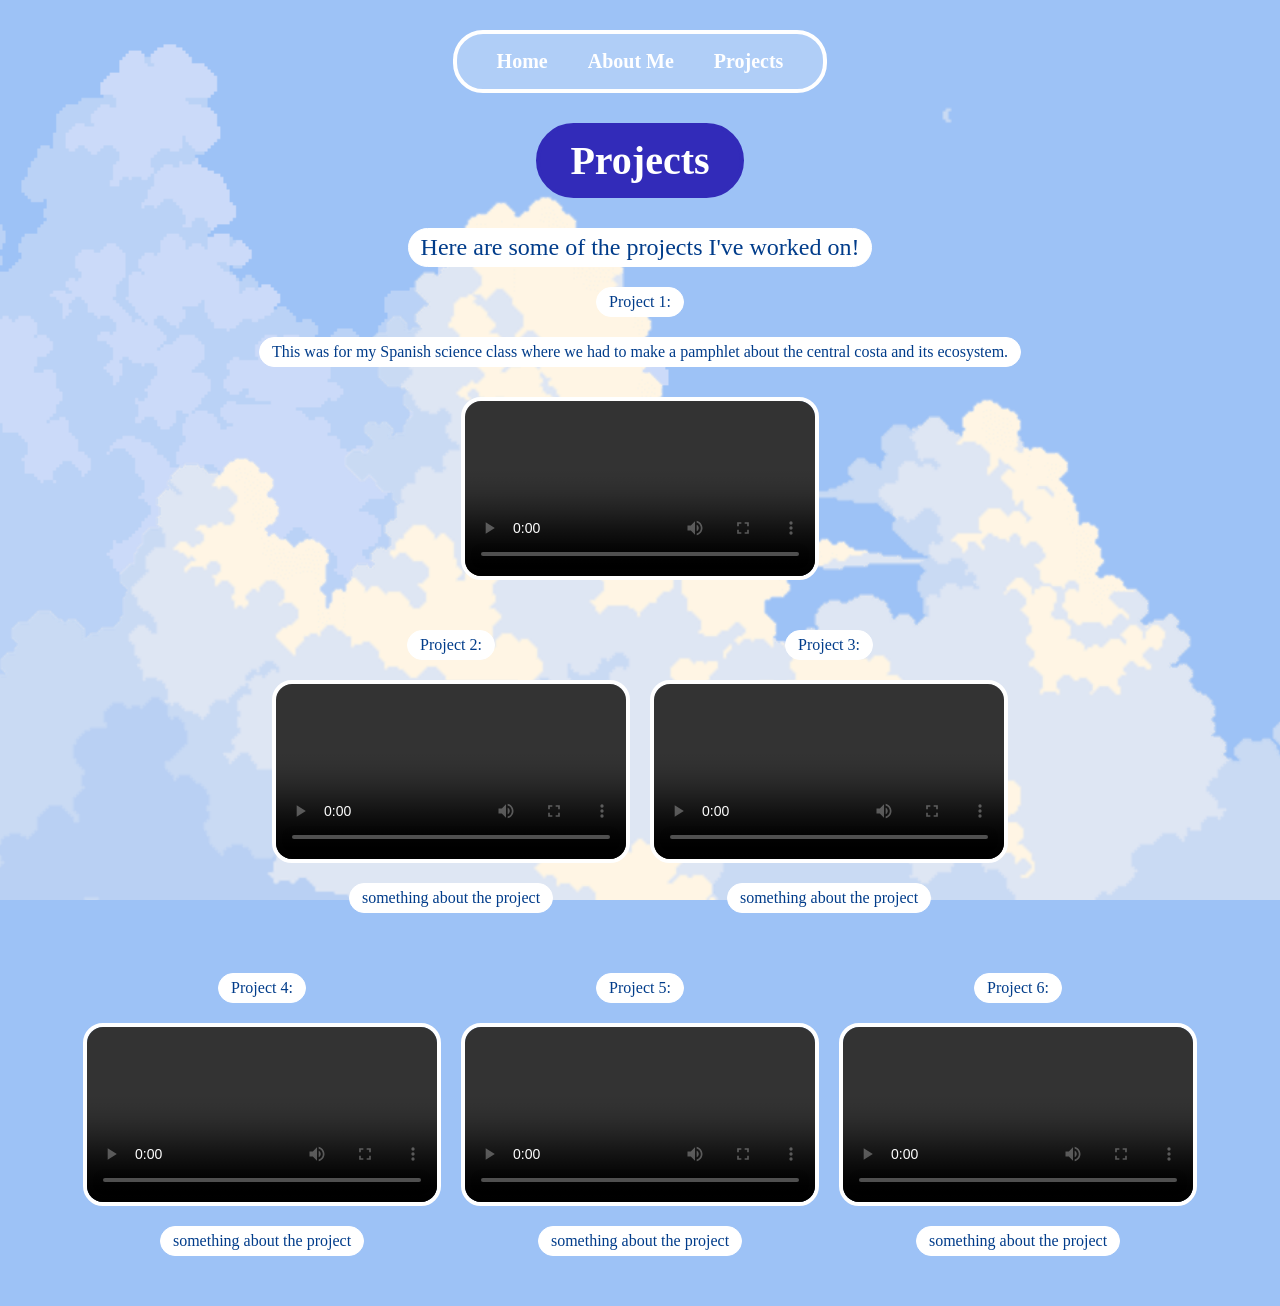
==== projects.html @ 725ca81c "Initial website" ====
<!DOCTYPE html>
<html>
    <head>
        <title> My Portfolio!</title>
        <meta charset = "UTF-8"/>
        <meta name="viewport" content="width=device-width, initial-scale=1.0"/>
        <link rel ="stylesheet" href = "projects.css"/>
        

    </head>
    <body>
        <div class="bg">
            <img alt="bg" src="images/2.png" class="bg3" />
            <img alt="bg" src="images/4.png" class="bg4" />
            <img alt="bg" src="images/5 (1).png" class="bg5" />
        </div>
        <nav class="nav">
            <ul>
                <li><a href="capstone.html" class="a-home a">Home</a></li>
                <li><a href="about-me.html" class="a-about a">About Me</a></li>
                <li><a href="projects.html" class="a-projects a active">Projects</a></li>
            </ul>
        </nav>
        <div class = "main-projects">
            <h2> Projects </h2>
            <div class="projects-content">
                <div class="main-content">
                    <p> Here are some of the projects I've worked on! </p>
                </div>
                <div class="ninth-content">
                    <p> Project 1: </p>
                    <p> This was for my Spanish science class 
                        where we had to make a pamphlet about 
                        the central costa and its ecosystem. </p>
                    <video class="project-video" controls>
                        <source src="projects/science.mp4" alt="9th grade project" type="video/mp4"/>
                    </video>
                </div>
                <div class ="tenth-content">
                    <div class="project-item">
                        <p> Project 2: </p>
                        <video class="project-video" controls>
                            <source src="projects/history.mp4" type="video/mp4">
                        </video>
                        <p> something about the project </p>
                    </div>

                    <div class="project-item">
                        <p> Project 3: </p>
                        <video class="project-video" controls>
                            <source src="projects/chemistry.mp4" type="video/mp4">
                        </video>
                        <p> something about the project </p>    
                    </div>

                <div class = "eleventh-content">
                   <div class="project-item">
                        <p> Project 4: </p>
                        <video class="project-video" controls>
                            <source src="projects/business.mp4" type="video/mp4">
                        </video>
                        <p> something about the project </p>
                   </div>

                   <div class ="project-item">
                        <p> Project 5: </p>
                        <video class="project-video" controls>
                            <source src="projects/Computer.mp4" type="video/mp4">
                        </video>
                        <p> something about the project </p>
                   </div>

                   <div class="project-item">
                        <p> Project 6: </p>
                        <video class="project-video" controls>
                            <source src="projects/pre-calc.mp4" type="video/mp4">
                        </video>
                        <p> something about the project </p>
                   </div>
                </div>
                
            </div>
        </div>
    </body>
</html>
---- projects.css ----
body {
    background: #9dc2f6;
    font-family: poppins;
    overflow-x:hidden;
    display: block;
    flex-direction: column;
    min-height: 100vh;
    margin: 0;
}

.bg {
  position:fixed;
  top: 0;
  left: 0;
  width: 100%;
  height: 100%;
  z-index: -1;
}

.bg3 {
  width: 100%;
  position: absolute;
  top: 0;
  left: 0;
  width: 100%;
  height: 100%;
  object-fit: cover;
}

.bg4 {
  width: 100%;
  position: absolute;
  top: 0;
  left: 0;
  width: 100%;
  height: 100%;
  object-fit: cover;
}

.bg5 {
  width: 100%;
  position: absolute;
  top: 0;
  left: 0;
  width: 100%;
  height: 100%;
  object-fit: cover;
}

.nav {
  z-index: 20;
  background-color: rgba(255, 255, 255, 0.2);
  padding: 0px 40px;
  width: max-content;
  border-radius: 30px;
  border: 4px solid white;
  margin: auto;
  margin-top: 30px;
}

nav>ul {
  list-style-type: none;
  display: flex;
  gap: 40px;
  padding: 0;
}

.a {
  color: white;
  text-decoration-line: none;
  font-weight: 600;
  font-size: 20px;
  transition: 0.2s;
}

.a:hover {
  color: #83b0ee;
}

.pfp {
  width: 150px;
  height: 150px;
  border-radius: 50%;
  object-fit: cover;
  border: 4px solid white;
}

.karla {
  color: #1d4a89;
}

h1 {
  color: #5385ca;
  font-size: 5em;
  margin: 0;
  border: 3px solid white;
  padding: 5px 12px;
  border-radius: 20px;
  color: #5385ca;
  background-color: white;
  opacity: 100%;
  
}

h2 {
  color: white;
  font-size: 2.5em;
  margin: 30px auto;
  position: relative;
  border: 4px solid rgb(50, 43, 185);
  padding: 10px 30px;
  border-radius: 40px;
  background-color: rgb(50,43,185);
  opacity: 100%;

  width: max-content;
  display: flex;
  justify-content: center;
  align-items: center;
  gap: 10rem;
}

.main-content {
  color: #1d4a89;
  font-size: 1.5em;
  margin: 0;
}

p {
  color: #013c8a;
    font-size: 1em;
    border: 1px solid white;
    padding: 5px 12px;
    border-radius: 20px;
    background-color: white;
    text-align: center;  /* Centers the text inside the bubble */
    margin: 10px auto;   /* Centers the bubble itself */
    width: fit-content;
} 

.p1{
  color: #013c8a;
    font-size: 1em;
    margin: 20px auto;   /* Corrected margin */
    border: 3px solid white;
    padding: 15px 25px;
    border-radius: 20px;
    background-color: white;
    max-width: 700px;
    text-align: center;
  
}

.background {
  color: #013c8a;
  font-size: 1.5em;
  margin: 0;
  border: 3px solid white;
  padding: 5px 12px;
  border-radius: 20px;
  background-color: white;
  opacity: 100%;
}

.main-div {
  background-color: rgb(255, 255, 255);
  border: 4px solid white; 
  border-radius: 30px;
  padding: 10px 30px;
  width: max-content;
  margin: 100px auto;
  
  display: flex;
  justify-content: center;
  align-items: center;
  gap: 3rem;
}

.gif-image-homepage {
  display: flex;
  justify-content: center;
  align-items: center;
  margin: 50px auto;
}

.gif-image-aboutme {
  display: flex;
  justify-content: flex-end;
  margin: 20px auto;
}

.project-video {
    width: 350px;
    height: auto;
    border: 4px solid white;
    border-radius: 20px;
    margin: 20px auto;
    display: block;
}

.ninth-content {
    display: flex;
    flex-direction: column;
    align-items: center; 
    justify-content: center;
    width: 100%;
}

.tenth-content {
    display: flex;
    flex-direction: row;      /* Changes from stack to side-by-side */
    justify-content: center;  /* Centers them in the middle of the page */
    align-items: flex-start;  /* Keeps the tops of the boxes lined up */
    gap: 20px;                /* Adds space between the projects */
    width: 100%;
    flex-wrap: wrap;          /* Keeps it looking good on mobile */
    margin: 20px auto;
}

.eleventh-content {
    display: flex;
    flex-direction: row;      /* Changes from stack to side-by-side */
    justify-content: center;  /* Centers them in the middle of the page */
    align-items: flex-start;  /* Keeps the tops of the boxes lined up */
    gap: 20px;                /* Adds space between the projects */
    width: 100%;
    flex-wrap: wrap;          /* Keeps it looking good on mobile */
    margin: 20px auto;
}
/*footer {
  background-color: #72a5ec;
  width: 100%;
  padding: 10px;
  margin-top: auto;
}

footer > p {
  text-align: center;
  color: white;
  margin-top: auto;
}
*/
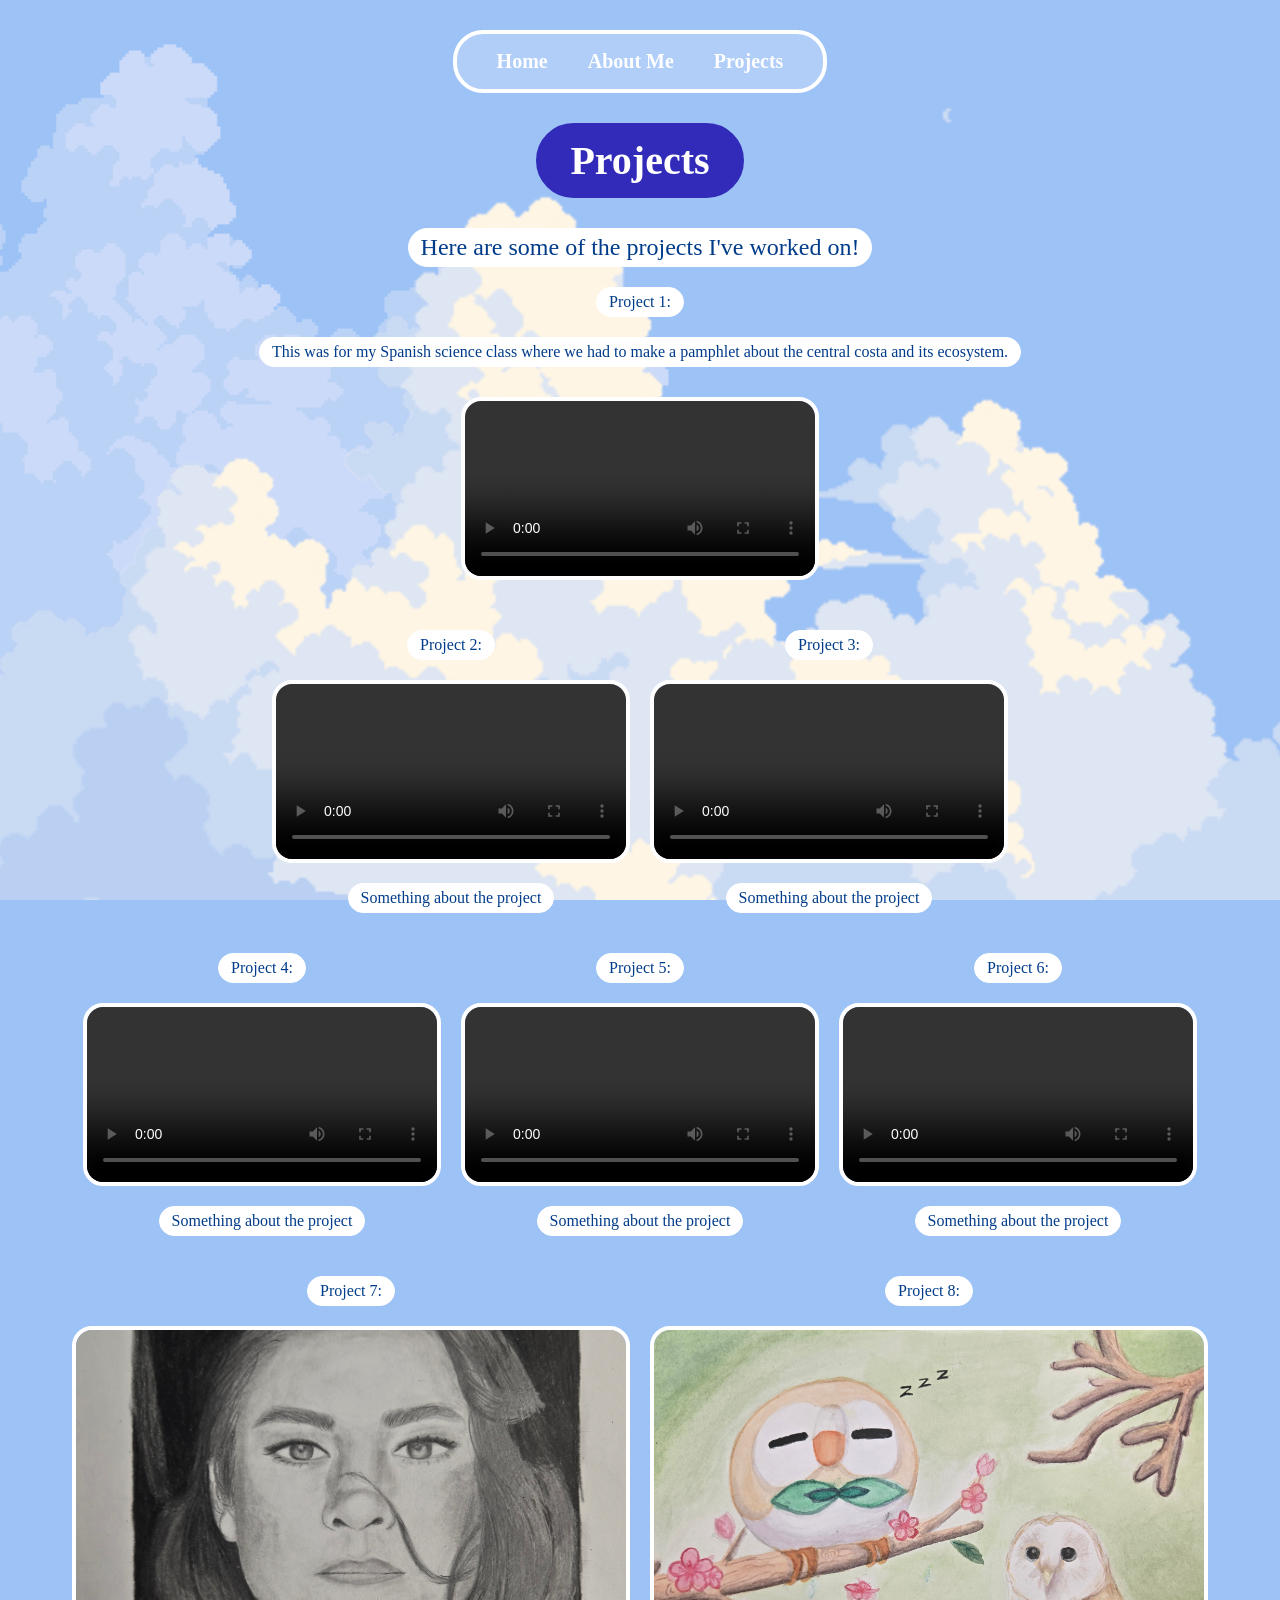
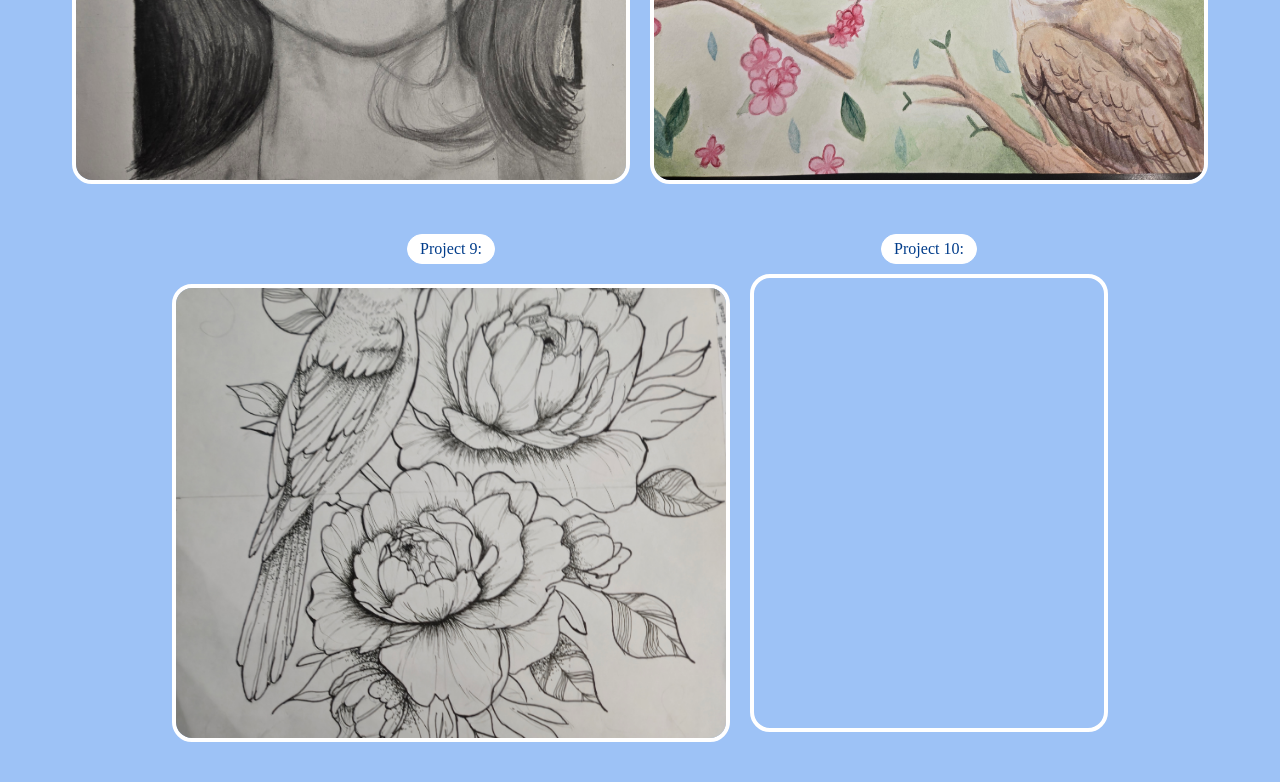
==== commit 462fd166: "message" ====
--- a/projects.html
+++ b/projects.html
@@ -1,85 +1,114 @@
 <!DOCTYPE html>
 <html>
-    <head>
-        <title> My Portfolio!</title>
-        <meta charset = "UTF-8"/>
-        <meta name="viewport" content="width=device-width, initial-scale=1.0"/>
-        <link rel ="stylesheet" href = "projects.css"/>
-        
 
-    </head>
-    <body>
-        <div class="bg">
-            <img alt="bg" src="images/2.png" class="bg3" />
-            <img alt="bg" src="images/4.png" class="bg4" />
-            <img alt="bg" src="images/5 (1).png" class="bg5" />
-        </div>
-        <nav class="nav">
-            <ul>
-                <li><a href="capstone.html" class="a-home a">Home</a></li>
-                <li><a href="about-me.html" class="a-about a">About Me</a></li>
-                <li><a href="projects.html" class="a-projects a active">Projects</a></li>
-            </ul>
-        </nav>
-        <div class = "main-projects">
-            <h2> Projects </h2>
-            <div class="projects-content">
-                <div class="main-content">
-                    <p> Here are some of the projects I've worked on! </p>
+<head>
+    <title> My Portfolio!</title>
+    <meta charset="UTF-8" />
+    <meta name="viewport" content="width=device-width, initial-scale=1.0" />
+    <link rel="stylesheet" href="projects.css" />
+
+
+</head>
+
+<body>
+    <div class="bg">
+        <img alt="bg" src="images/2.png" class="bg3" />
+        <img alt="bg" src="images/4.png" class="bg4" />
+        <img alt="bg" src="images/5 (1).png" class="bg5" />
+    </div>
+    <nav class="nav">
+        <ul>
+            <li><a href="capstone.html" class="a-home a">Home</a></li>
+            <li><a href="about-me.html" class="a-about a">About Me</a></li>
+            <li><a href="projects.html" class="a-projects a active">Projects</a></li>
+        </ul>
+    </nav>
+    <div class="main-projects">
+        <h2>Projects</h2>
+
+        <div class="projects-content">
+            <div class="main-content">
+                <p>Here are some of the projects I've worked on!</p>
+            </div>
+
+            <div class="ninth-content">
+                <p>Project 1:</p>
+                <p>This was for my Spanish science class where we had to make a pamphlet about the central costa and its
+                    ecosystem.</p>
+                <video class="project-video" controls>
+                    <source src="projects/science.mp4" type="video/mp4" />
+                </video>
+            </div>
+
+            <div class="tenth-content">
+                <div class="project-item">
+                    <p>Project 2:</p>
+                    <video class="project-video" controls>
+                        <source src="projects/history.mp4" type="video/mp4">
+                    </video>
+                    <p>Something about the project</p>
                 </div>
-                <div class="ninth-content">
-                    <p> Project 1: </p>
-                    <p> This was for my Spanish science class 
-                        where we had to make a pamphlet about 
-                        the central costa and its ecosystem. </p>
+
+                <div class="project-item">
+                    <p>Project 3:</p>
                     <video class="project-video" controls>
-                        <source src="projects/science.mp4" alt="9th grade project" type="video/mp4"/>
+                        <source src="projects/chemistry.mp4" type="video/mp4">
                     </video>
+                    <p>Something about the project</p>
                 </div>
-                <div class ="tenth-content">
-                    <div class="project-item">
-                        <p> Project 2: </p>
-                        <video class="project-video" controls>
-                            <source src="projects/history.mp4" type="video/mp4">
-                        </video>
-                        <p> something about the project </p>
-                    </div>
+            </div>
+            <div class="eleventh-content">
+                <div class="project-item">
+                    <p>Project 4:</p>
+                    <video class="project-video" controls>
+                        <source src="projects/business.mp4" type="video/mp4">
+                    </video>
+                    <p>Something about the project</p>
+                </div>
 
-                    <div class="project-item">
-                        <p> Project 3: </p>
-                        <video class="project-video" controls>
-                            <source src="projects/chemistry.mp4" type="video/mp4">
-                        </video>
-                        <p> something about the project </p>    
-                    </div>
+                <div class="project-item">
+                    <p>Project 5:</p>
+                    <video class="project-video" controls>
+                        <source src="projects/Computer.mp4" type="video/mp4">
+                    </video>
+                    <p>Something about the project</p>
+                </div>
 
-                <div class = "eleventh-content">
-                   <div class="project-item">
-                        <p> Project 4: </p>
-                        <video class="project-video" controls>
-                            <source src="projects/business.mp4" type="video/mp4">
-                        </video>
-                        <p> something about the project </p>
-                   </div>
+                <div class="project-item">
+                    <p>Project 6:</p>
+                    <video class="project-video" controls>
+                        <source src="projects/pre-calc.mp4" type="video/mp4">
+                    </video>
+                    <p>Something about the project</p>
+                </div>
+            </div>
+            <div class="twelfth-content">
+                <div class="project-item">
+                    <p>Project 7:</p>
+                    <img src="images/Artproject1.jpg" alt="art" class="project-img" />
+                </div>
 
-                   <div class ="project-item">
-                        <p> Project 5: </p>
-                        <video class="project-video" controls>
-                            <source src="projects/Computer.mp4" type="video/mp4">
-                        </video>
-                        <p> something about the project </p>
-                   </div>
+                <div class="project-item">
+                    <p>Project 8:</p>
+                    <img src="images/Artproject2.jpg" alt="art" class="project-img" />
+                </div>
 
-                   <div class="project-item">
-                        <p> Project 6: </p>
-                        <video class="project-video" controls>
-                            <source src="projects/pre-calc.mp4" type="video/mp4">
-                        </video>
-                        <p> something about the project </p>
-                   </div>
+                <div class="project-item">
+                    <p>Project 9:</p>
+                    <img src="images/Artproject3.jpg" alt="art" class="project-img" />
                 </div>
-                
+
+                <div class="project-item">
+                    <p>Project 10:</p>
+                    <iframe
+                        src="https://docs.google.com/gview?url=https://Blulavender.github.io/laughing%20yodel/docs/my_project.docx&embedded=true"
+                        style="width:350px; height:450px; border: 4px solid white; border-radius: 20px;"
+                        frameborder="0">
+                    </iframe>
+                </div>
             </div>
         </div>
-    </body>
+    </div>
+</body>
+
 </html>
--- a/projects.css
+++ b/projects.css
@@ -227,6 +227,27 @@
     flex-wrap: wrap;          /* Keeps it looking good on mobile */
     margin: 20px auto;
 }
+
+.twelfth-content {
+    display: flex;
+    flex-direction: row;      /* Changes from stack to side-by-side */
+    justify-content: center;  /* Centers them in the middle of the page */
+    align-items: flex-start;  /* Keeps the tops of the boxes lined up */
+    gap: 20px;                /* Adds space between the projects */
+    width: 100%;
+    flex-wrap: wrap;          /* Keeps it looking good on mobile */
+    margin: 20px auto;
+}
+
+.project-item img {
+    width: 550px;       /* Matches your .project-video width */
+    height: 450px;      /* Set a fixed height so the grid looks even */
+    object-fit: cover;  /* Prevents the image from looking squished */
+    border: 4px solid white;
+    border-radius: 20px;
+    margin: 20px auto;
+    display: block;
+}
 /*footer {
   background-color: #72a5ec;
   width: 100%;
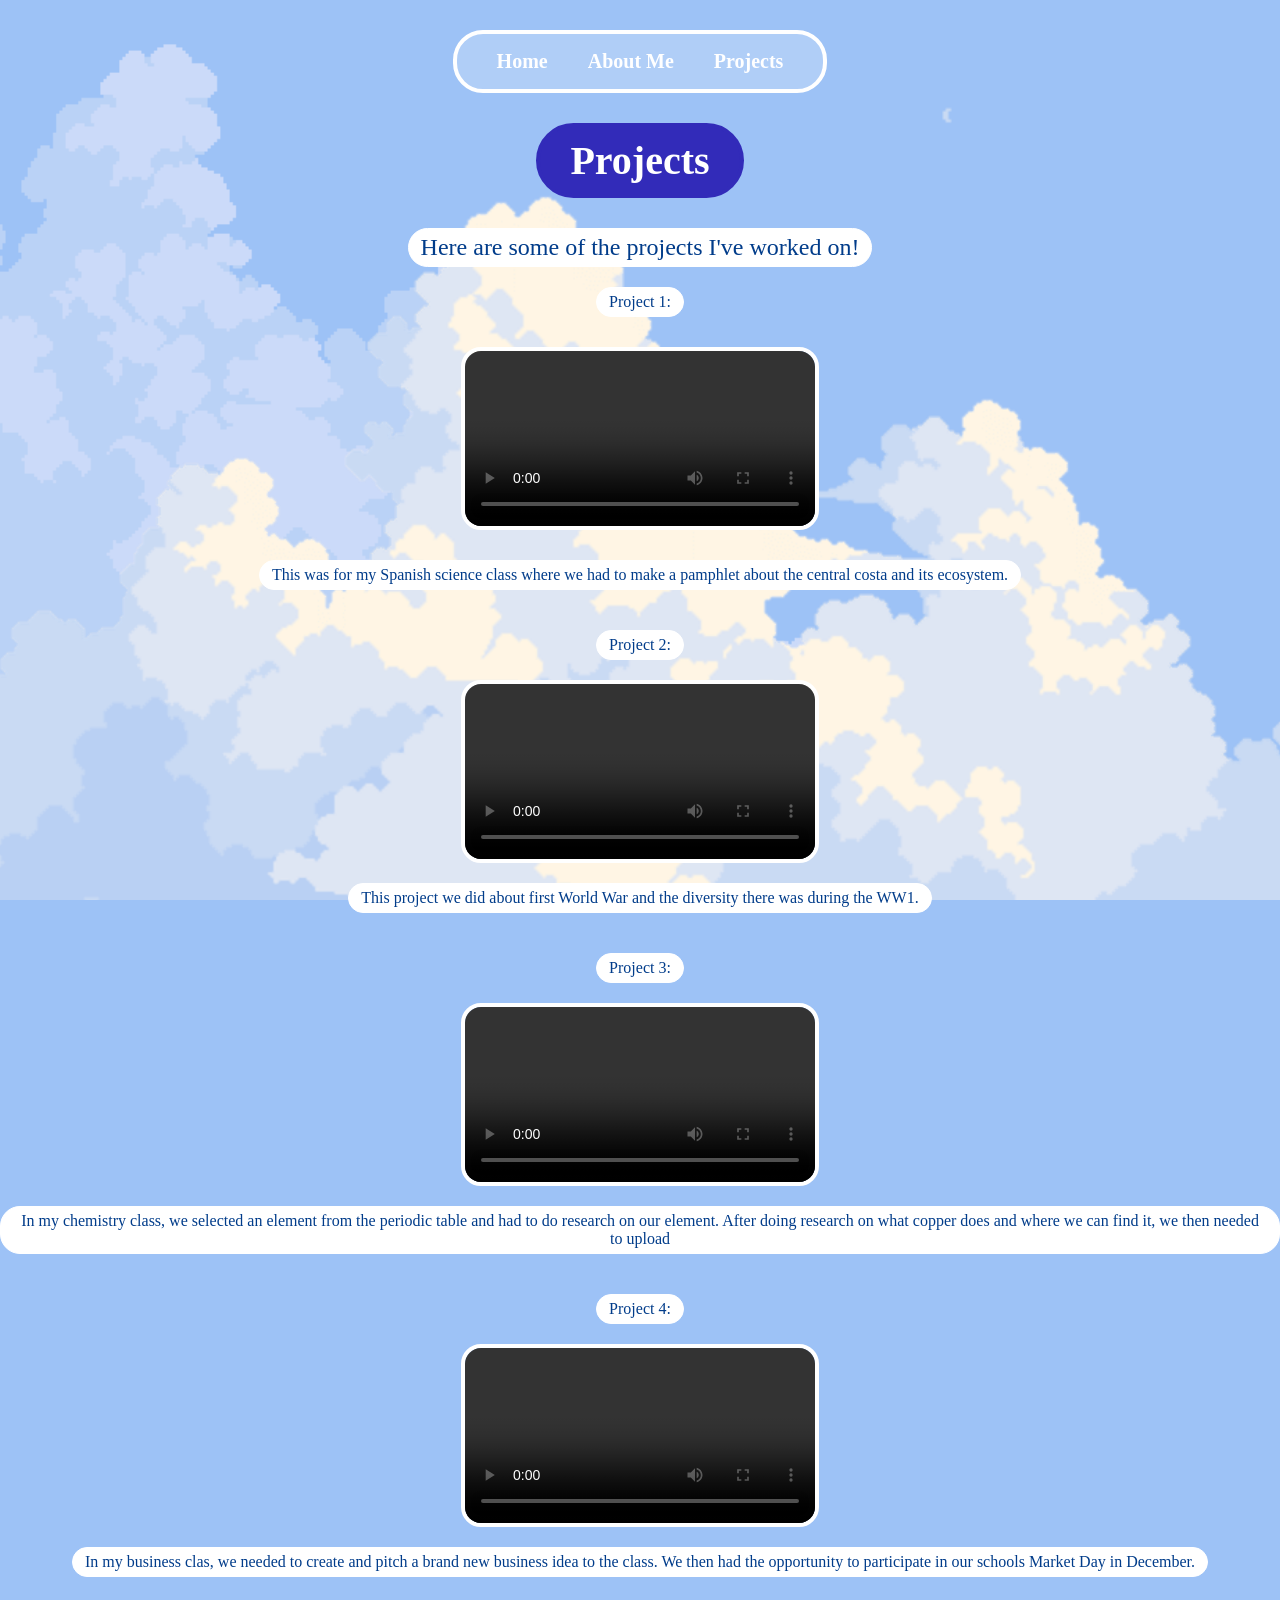
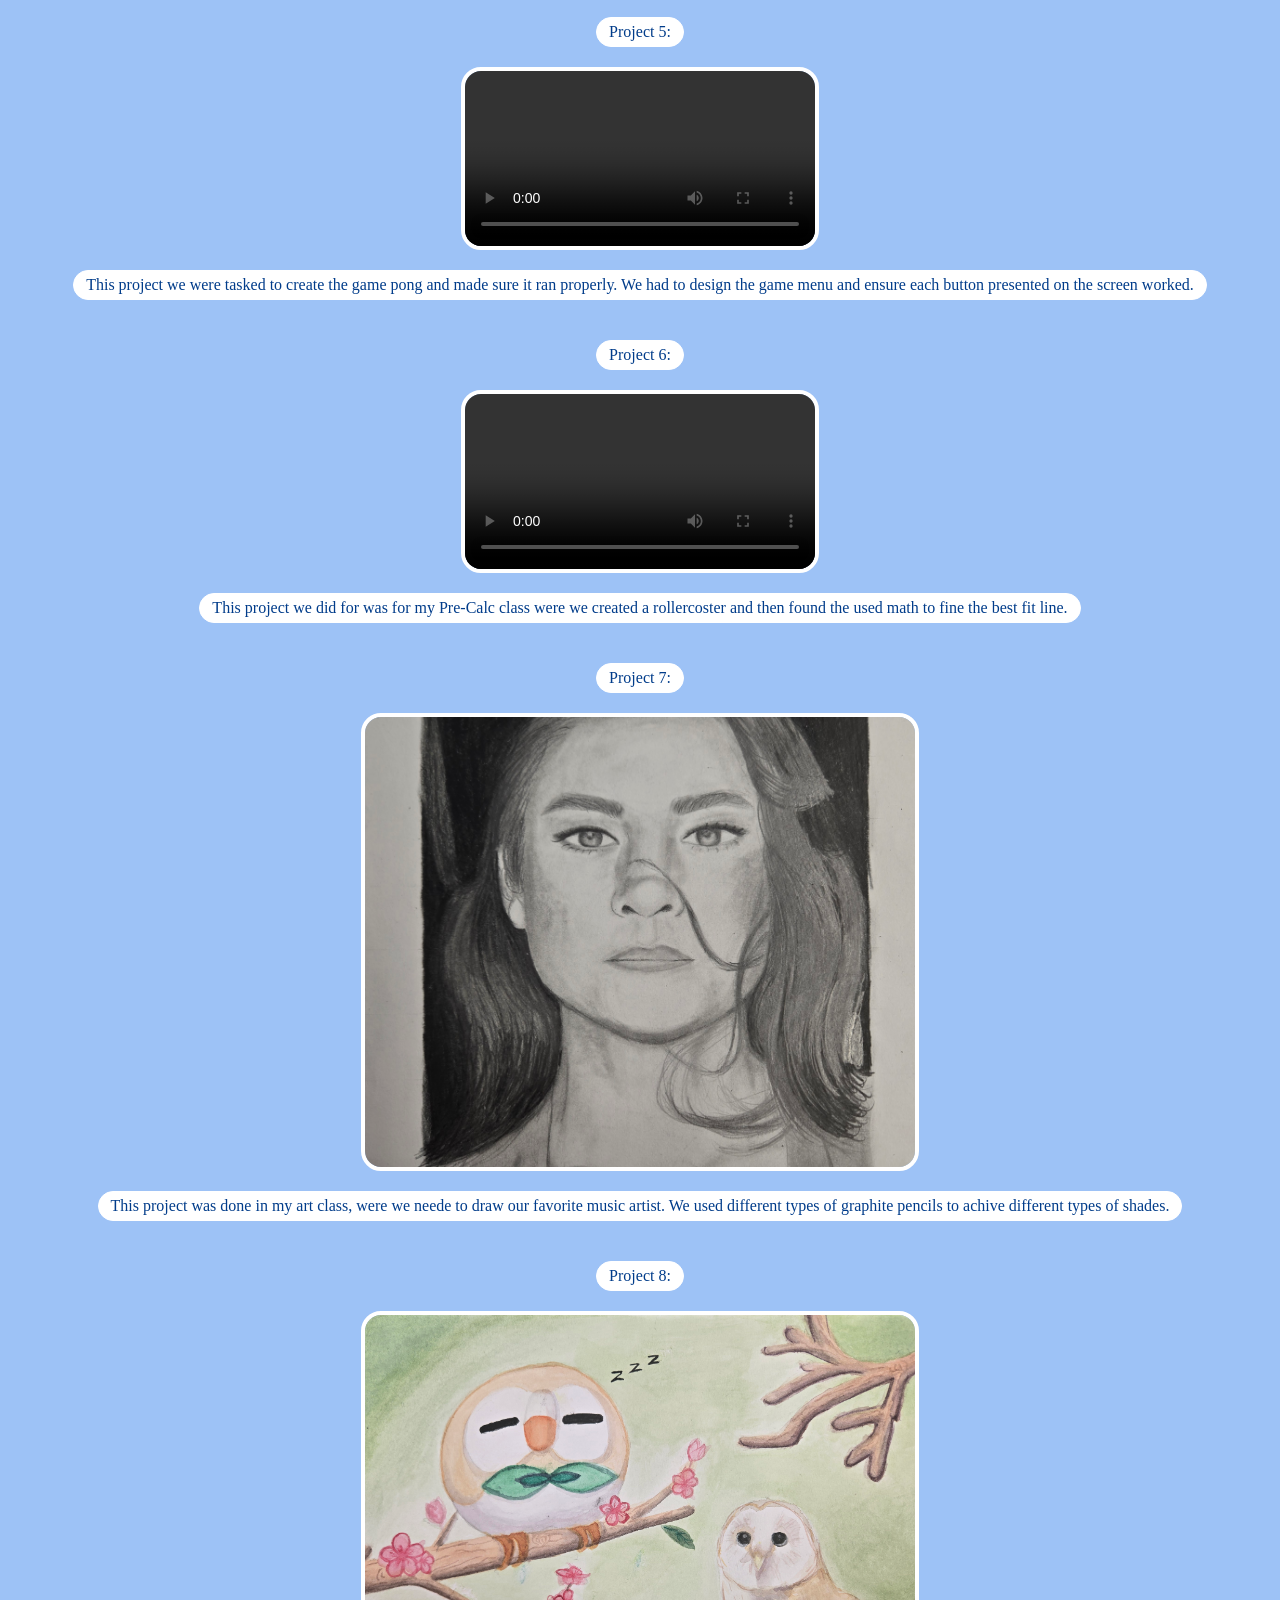
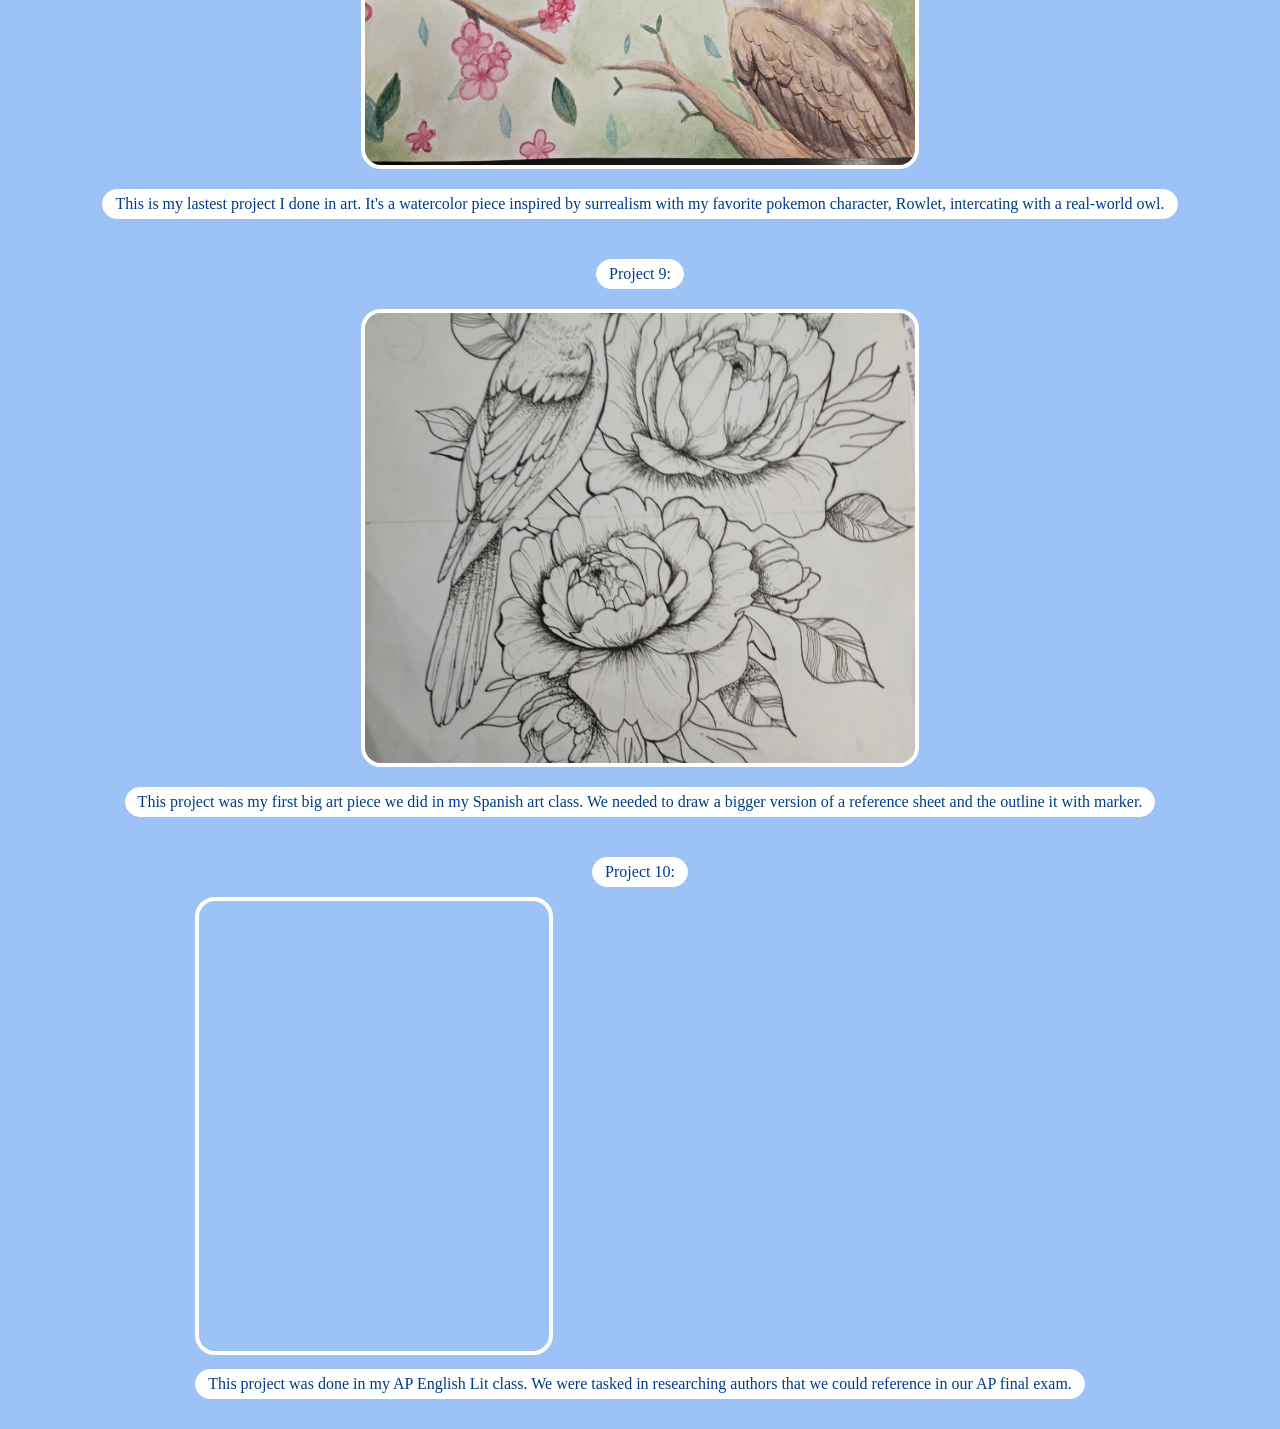
==== commit 398e7656: "comment" ====
--- a/projects.html
+++ b/projects.html
@@ -33,11 +33,12 @@
 
             <div class="ninth-content">
                 <p>Project 1:</p>
-                <p>This was for my Spanish science class where we had to make a pamphlet about the central costa and its
-                    ecosystem.</p>
                 <video class="project-video" controls>
                     <source src="projects/science.mp4" type="video/mp4" />
                 </video>
+                <p> This was for my Spanish science class 
+                        where we had to make a pamphlet about 
+                        the central costa and its ecosystem. </p>
             </div>
 
             <div class="tenth-content">
@@ -46,7 +47,8 @@
                     <video class="project-video" controls>
                         <source src="projects/history.mp4" type="video/mp4">
                     </video>
-                    <p>Something about the project</p>
+                    <p>This project we did about first World War and the diversity 
+                        there was during the WW1. </p>
                 </div>
 
                 <div class="project-item">
@@ -54,7 +56,9 @@
                     <video class="project-video" controls>
                         <source src="projects/chemistry.mp4" type="video/mp4">
                     </video>
-                    <p>Something about the project</p>
+                    <p>In my chemistry class, we selected an element from the periodic table and had to do research on our element. 
+                        After doing research on what copper does and where we can find it, we then needed to upload 
+                    </p>
                 </div>
             </div>
             <div class="eleventh-content">
@@ -63,7 +67,9 @@
                     <video class="project-video" controls>
                         <source src="projects/business.mp4" type="video/mp4">
                     </video>
-                    <p>Something about the project</p>
+                    <p>In my business clas, we needed to create and pitch a brand new business idea to the class. 
+                        We then had the opportunity to participate in our schools Market Day in December. 
+                    </p>
                 </div>
 
                 <div class="project-item">
@@ -71,7 +77,9 @@
                     <video class="project-video" controls>
                         <source src="projects/Computer.mp4" type="video/mp4">
                     </video>
-                    <p>Something about the project</p>
+                    <p>This project we were tasked to create the game pong and made sure it ran properly. 
+                        We had to design the game menu and ensure each button presented on the screen worked. 
+                    </p>
                 </div>
 
                 <div class="project-item">
@@ -79,23 +87,33 @@
                     <video class="project-video" controls>
                         <source src="projects/pre-calc.mp4" type="video/mp4">
                     </video>
-                    <p>Something about the project</p>
+                    <p>This project we did for was for my Pre-Calc class were we created a
+                        rollercoster and then found the used math to fine the best fit line.  </p>
                 </div>
             </div>
             <div class="twelfth-content">
                 <div class="project-item">
                     <p>Project 7:</p>
                     <img src="images/Artproject1.jpg" alt="art" class="project-img" />
+                    <p> This project was done in my art class, were we neede to draw our favorite music artist.
+                        We used different types of graphite pencils to achive different types of shades. 
+                    </p>
                 </div>
 
                 <div class="project-item">
                     <p>Project 8:</p>
                     <img src="images/Artproject2.jpg" alt="art" class="project-img" />
+                    <p>This is my lastest project I done in art. 
+                        It's a watercolor piece inspired by surrealism with my favorite pokemon character, Rowlet,
+                        intercating with a real-world owl.</p>
                 </div>
 
                 <div class="project-item">
                     <p>Project 9:</p>
                     <img src="images/Artproject3.jpg" alt="art" class="project-img" />
+                    <p>This project was my first big art piece we did in my Spanish art class. 
+                        We needed to draw a bigger version of a reference sheet and the outline 
+                        it with marker.</p>
                 </div>
 
                 <div class="project-item">
@@ -105,6 +123,9 @@
                         style="width:350px; height:450px; border: 4px solid white; border-radius: 20px;"
                         frameborder="0">
                     </iframe>
+                    <p>This project was done in my AP English Lit class. 
+                        We were tasked in researching authors that we could 
+                        reference in our AP final exam.</p>
                 </div>
             </div>
         </div>
